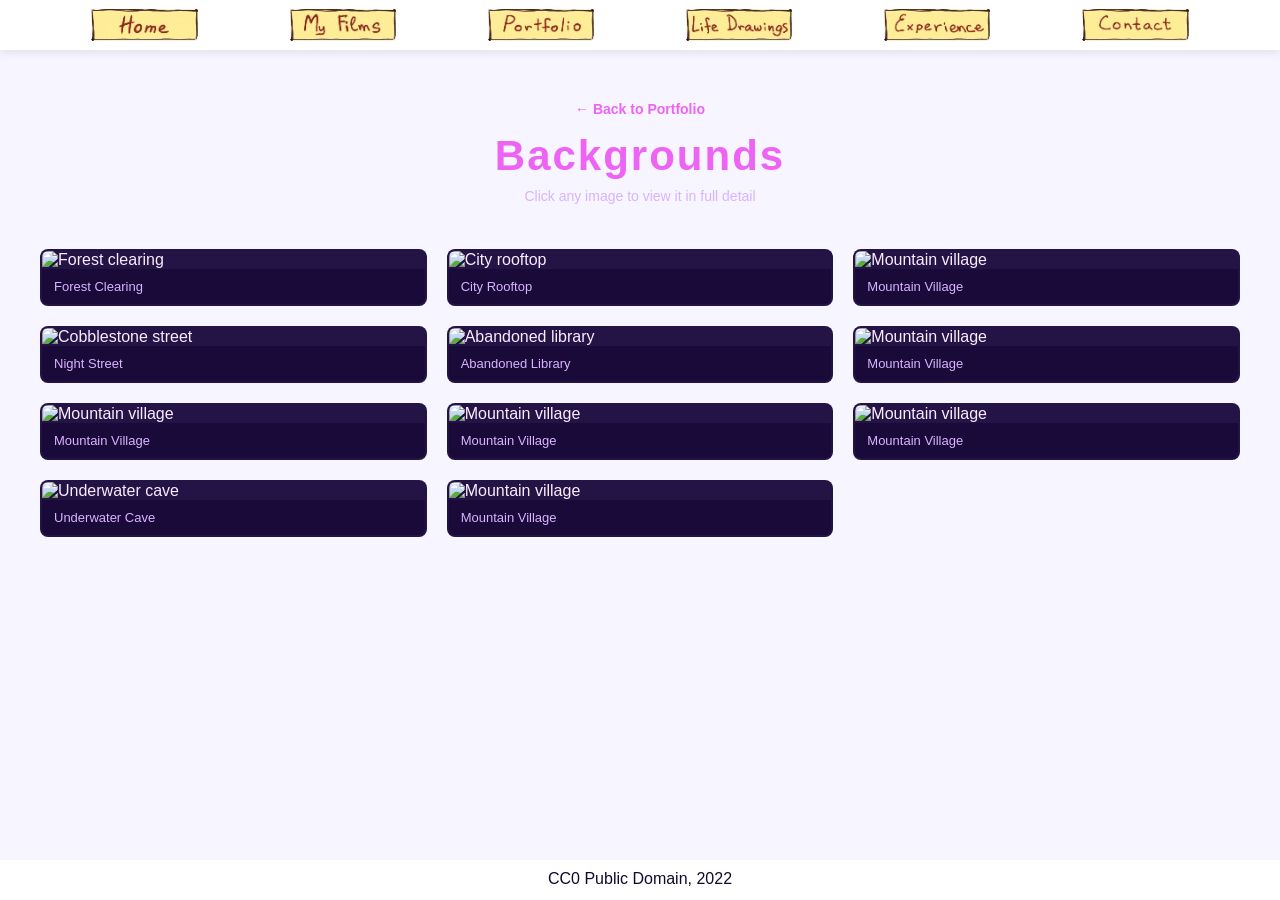
==== backgrounds.html @ 93ca9dd0 "Add files via upload" ====
<!DOCTYPE html>
<html lang="en">
<head>
    <meta charset="UTF-8">
    <meta name="viewport" content="width=device-width, initial-scale=1.0">
    <title>Backgrounds – Evgenia Shastina</title>
</head>
<body>
<div id="container">
    <!-- NAVBAR -->
    <div id="headerArea">
        <nav id="navbar">
            <button id="burger-btn" aria-label="Open menu">
                <span></span>
                <span></span>
                <span></span>
            </button>
            <ul id="nav-menu">
                <li><a href="index.html"><img src="images/home_button.PNG" alt="Home"></a></li>
                <li><a href="#"><img src="images/MyFilms_button.PNG" alt="My Films"></a></li>
                <li><a href="portfolio.html"><img src="images/Portfolio_button.PNG" alt="Portfolio"></a></li>
                <li><a href="#"><img src="images/LifeDrawings_button.PNG" alt="Life Drawings"></a></li>
                <li><a href="#"><img src="images/Experience_button.PNG" alt="Experience"></a></li>
                <li><a href="#"><img src="images/Contact_button.PNG" alt="Contact"></a></li>
            </ul>
            <div id="mobile-dropdown">
                <ul>
                    <li><a href="index.html"><img src="images/home_button.PNG" alt="Home"></a></li>
                    <li><a href="#"><img src="images/MyFilms_button.PNG" alt="My Films"></a></li>
                    <li><a href="portfolio.html"><img src="images/Portfolio_button.PNG" alt="Portfolio"></a></li>
                    <li><a href="#"><img src="images/LifeDrawings_button.PNG" alt="Life Drawings"></a></li>
                    <li><a href="#"><img src="images/Experience_button.PNG" alt="Experience"></a></li>
                    <li><a href="#"><img src="images/Contact_button.PNG" alt="Contact"></a></li>
                </ul>
            </div>
        </nav>
    </div>
    <!-- MAIN CONTENT -->
    <main>
        <!-- Page Title -->
        <div id="gallery-title">
            <a href="portfolio.html" id="back-link">← Back to Portfolio</a>
            <h1>Backgrounds</h1>
            <p>Click any image to view it in full detail</p>
        </div>
        <!-- 
            MASONRY GALLERY
            ================
            To add your images, copy one of the <div class="gallery-item"> blocks below
            and change:
              1. data-src  → path to your image file
              2. data-desc → the description text shown in the lightbox
              3. The <img src="..."> → same path as data-src
              4. The <p class="img-title"> → short title shown under the image
        -->
        <div id="masonry-gallery">
            <div class="gallery-item" 
                 data-src="images/backgrounds/bg1.jpg"
                 data-desc="A forest clearing at dawn. Created as a background painting for a short animated film. Medium: digital, Procreate.">
                <img src="images/bg/bed1.png" alt="Forest clearing">
                <p class="img-title">Forest Clearing</p>
            </div>
            <div class="gallery-item"
                 data-src="images/backgrounds/bg2.jpg"
                 data-desc="An old cobblestone street at night, lit by warm lanterns. Background concept for a mystery project.">
                <img src="images/bg/bed2.png" alt="Cobblestone street">
                <p class="img-title">Night Street</p>
            </div>
            <div class="gallery-item"
                 data-src="images/backgrounds/bg6.jpg"
                 data-desc="Snowy mountain village at twilight. Painted as a study in cool colour palettes.">
                <img src="images/bg/staircase.jpeg" alt="Mountain village">
                <p class="img-title">Mountain Village</p>
            </div>
            <div class="gallery-item"
                 data-src="images/backgrounds/bg3.jpg"
                 data-desc="Underwater cave environment. Inspired by bioluminescent deep sea creatures. Digital painting.">
                <img src="images/bg/house outside.png" alt="Underwater cave">
                <p class="img-title">Underwater Cave</p>
            </div>
            <div class="gallery-item"
                 data-src="images/backgrounds/bg4.jpg"
                 data-desc="Rooftop view of a fictional city at sunset. Created for a personal animation project.">
                <img src="images/bg/christmas table.png" alt="City rooftop">
                <p class="img-title">City Rooftop</p>
            </div>
            <div class="gallery-item"
                 data-src="images/backgrounds/bg5.jpg"
                 data-desc="An abandoned library interior. Focused on the use of light and shadow to create atmosphere.">
                <img src="images/bg/LivingRoom.jpg" alt="Abandoned library">
                <p class="img-title">Abandoned Library</p>
            </div>
            <div class="gallery-item"
                 data-src="images/backgrounds/bg6.jpg"
                 data-desc="Snowy mountain village at twilight. Painted as a study in cool colour palettes.">
                <img src="images/bg/kupala top view.PNG" alt="Mountain village">
                <p class="img-title">Mountain Village</p>
            </div>
            <div class="gallery-item"
                 data-src="images/backgrounds/bg6.jpg"
                 data-desc="Snowy mountain village at twilight. Painted as a study in cool colour palettes.">
                <img src="images/bg/kupala down view.PNG" alt="Mountain village">
                <p class="img-title">Mountain Village</p>
            </div>
            <div class="gallery-item"
                 data-src="images/backgrounds/bg6.jpg"
                 data-desc="Snowy mountain village at twilight. Painted as a study in cool colour palettes.">
                <img src="images/bg/OpenHouse.png" alt="Mountain village">
                <p class="img-title">Mountain Village</p>
            </div>
            <div class="gallery-item"
                 data-src="images/backgrounds/bg6.jpg"
                 data-desc="Snowy mountain village at twilight. Painted as a study in cool colour palettes.">
                <img src="images/bg/christmas corridor.png" alt="Mountain village">
                <p class="img-title">Mountain Village</p>
            </div>
            <div class="gallery-item"
                 data-src="images/backgrounds/bg6.jpg"
                 data-desc="Snowy mountain village at twilight. Painted as a study in cool colour palettes.">
                <img src="images/bg/forest.PNG" alt="Mountain village">
                <p class="img-title">Mountain Village</p>
            </div>
            
            
        </div><!-- end masonry-gallery -->
    </main>
    <footer id="footer">CC0 Public Domain, 2022</footer>
</div>
<!-- 
    LIGHTBOX MODAL
    ===============
    This appears when you click an image.
    You do not need to edit this part.
-->
<div id="lightbox" class="hidden">
    <div id="lightbox-box">
        <!-- Close button -->
        <button id="lightbox-close" aria-label="Close">✕</button>
        <!-- Left: full image -->
        <div id="lightbox-img-side">
            <img id="lightbox-img" src="" alt="">
        </div>
        <!-- Right: description panel -->
        <div id="lightbox-info-side">
            <h2 id="lightbox-title"></h2>
            <p id="lightbox-desc"></p>
        </div>
    </div>
    <!-- Dark backdrop, click it to close -->
    <div id="lightbox-backdrop"></div>
</div>
<!-- JAVASCRIPT -->
<script>
    /* ---- Burger menu ---- */
    const burgerBtn = document.getElementById('burger-btn');
    const mobileDropdown = document.getElementById('mobile-dropdown');
    burgerBtn.addEventListener('click', function() {
        burgerBtn.classList.toggle('open');
        mobileDropdown.classList.toggle('open');
    });
    mobileDropdown.querySelectorAll('a').forEach(function(link) {
        link.addEventListener('click', function() {
            burgerBtn.classList.remove('open');
            mobileDropdown.classList.remove('open');
        });
    });
    /* ---- Lightbox ---- */
    const lightbox       = document.getElementById('lightbox');
    const lightboxImg    = document.getElementById('lightbox-img');
    const lightboxTitle  = document.getElementById('lightbox-title');
    const lightboxDesc   = document.getElementById('lightbox-desc');
    const lightboxClose  = document.getElementById('lightbox-close');
    const lightboxBack   = document.getElementById('lightbox-backdrop');
    /* Open lightbox when a gallery item is clicked */
    document.querySelectorAll('.gallery-item').forEach(function(item) {
        item.addEventListener('click', function() {
            const src   = item.getAttribute('data-src');
            const desc  = item.getAttribute('data-desc');
            const title = item.querySelector('.img-title').textContent;
            lightboxImg.src      = src;
            lightboxTitle.textContent = title;
            lightboxDesc.textContent  = desc;
            lightbox.classList.remove('hidden');
            document.body.style.overflow = 'hidden'; /* Prevent page scroll while open */
        });
    });
    /* Close lightbox */
    function closeLightbox() {
        lightbox.classList.add('hidden');
        lightboxImg.src = '';
        document.body.style.overflow = '';
    }
    lightboxClose.addEventListener('click', closeLightbox);
    lightboxBack.addEventListener('click', closeLightbox);
    /* Close with Escape key */
    document.addEventListener('keydown', function(e) {
        if (e.key === 'Escape') closeLightbox();
    });
</script>
<!-- CSS -->
<style>
    :root {
        --body-bg-image: url('https://sadhost.neocities.org/images/tiles/purplesky.gif');
    }
    @font-face {
        font-family: Nunito;
        src: url('https://sadhost.neocities.org/fonts/Nunito-Regular.ttf');
    }
    @font-face {
        font-family: Nunito;
        src: url('https://sadhost.neocities.org/fonts/Nunito-Bold.ttf');
        font-weight: bold;
    }
    @font-face {
        font-family: Nunito;
        src: url('https://sadhost.neocities.org/fonts/Nunito-Italic.ttf');
        font-style: italic;
    }
    @font-face {
        font-family: Nunito;
        src: url('https://sadhost.neocities.org/fonts/Nunito-BoldItalic.ttf');
        font-style: italic;
        font-weight: bold;
    }
    * {
        box-sizing: border-box;
        margin: 0;
        padding: 0;
    }
    body {
        font-family: 'Nunito', sans-serif;
        background-color: #f7f5ff;
        background-image: var(--body-bg-image);
        background-size: 65px;
        color: #fceaff;
        min-height: 100vh;
    }
    #container {
        width: 100%;
        display: flex;
        flex-direction: column;
        min-height: 100vh;
    }
    /* ===================== */
    /* NAVBAR                */
    /* ===================== */
    #headerArea {
        position: sticky;
        top: 0;
        z-index: 1000;
    }
    #navbar {
        height: 50px;
        background-color: #ffffff;
        width: 100%;
        display: flex;
        align-items: center;
        justify-content: center;
        position: relative;
        box-shadow: 0 2px 10px rgba(0,0,0,0.1);
    }
    #burger-btn { display: none; }
    #mobile-dropdown { display: none; }
    #nav-menu {
        display: flex;
        list-style: none;
        justify-content: space-evenly;
        align-items: center;
        width: 100%;
        height: 100%;
        padding: 0;
        margin: 0;
    }
    #nav-menu li a img {
        display: block;
        max-height: 32px;
        border: none;
        transition: transform 0.2s ease;
    }
    #nav-menu li a img:hover {
        transform: scale(1.08);
    }
    /* ===================== */
    /* MAIN / TITLE          */
    /* ===================== */
    main {
        flex: 1;
        padding: 50px 40px;
        display: flex;
        flex-direction: column;
        align-items: center;
    }
    #gallery-title {
        text-align: center;
        margin-bottom: 45px;
        width: 100%;
    }
    #back-link {
        display: inline-block;
        margin-bottom: 15px;
        color: #ED64F5;
        font-weight: bold;
        text-decoration: none;
        font-size: 14px;
        transition: opacity 0.2s;
    }
    #back-link:hover {
        opacity: 0.7;
    }
    #gallery-title h1 {
        font-size: 42px;
        color: #ED64F5;
        letter-spacing: 2px;
        margin-bottom: 8px;
    }
    #gallery-title p {
        font-size: 14px;
        color: #d8b4fe;
    }
    /* ===================== */
    /* MASONRY GALLERY       */
    /* ===================== */
    #masonry-gallery {
        /* CSS columns create the masonry effect automatically.
           Each image drops into the shortest column, 
           preserving its original proportions. */
        column-count: 3;       /* 3 columns on desktop */
        column-gap: 20px;
        width: 100%;
        max-width: 1300px;
    }
    /* Each gallery item */
    .gallery-item {
        break-inside: avoid;   /* Prevents an image from being split across columns */
        margin-bottom: 20px;
        cursor: pointer;
        position: relative;
        border-radius: 8px;
        overflow: hidden;
        border: 2px solid transparent;
        transition: border-color 0.3s ease, transform 0.3s ease;
        background-color: #241445;
    }
    .gallery-item:hover {
        border-color: #ED64F5;
        transform: translateY(-4px); /* Lifts the card slightly on hover */
        box-shadow: 0 10px 30px rgba(237, 100, 245, 0.3);
    }
    /* The image itself - keeps its original dimensions */
    .gallery-item img {
        width: 100%;         /* Fills the column width */
        height: auto;        /* Height adjusts automatically, keeping original ratio */
        display: block;
        transition: opacity 0.3s ease;
    }
    .gallery-item:hover img {
        opacity: 0.85;
    }
    /* Title shown below each image */
    .img-title {
        padding: 10px 12px;
        font-size: 13px;
        color: #d8b4fe;
        text-align: left;
        background-color: #1a0a3a;
    }
    /* ===================== */
    /* LIGHTBOX              */
    /* ===================== */
    /* Dark background overlay */
    #lightbox {
        position: fixed;
        top: 0; left: 0;
        width: 100vw;
        height: 100vh;
        z-index: 9999;
        display: flex;
        align-items: center;
        justify-content: center;
    }
    /* Hidden state */
    #lightbox.hidden {
        display: none;
    }
    /* Clickable dark backdrop */
    #lightbox-backdrop {
        position: absolute;
        top: 0; left: 0;
        width: 100%; height: 100%;
        background-color: rgba(8, 3, 26, 0.88);
    }
    /* The main lightbox box (70% of screen) */
    #lightbox-box {
        position: relative;
        z-index: 1;
        width: 70vw;         /* 70% of screen width */
        max-height: 85vh;    /* Max 85% of screen height */
        background-color: #13092D;
        border: 2px solid #ED64F5;
        border-radius: 12px;
        box-shadow: 0 20px 60px rgba(237, 100, 245, 0.4);
        display: flex;       /* Side-by-side: image left, description right */
        overflow: hidden;
    }
    /* Close button */
    #lightbox-close {
        position: absolute;
        top: 12px;
        right: 15px;
        background: none;
        border: none;
        color: #ED64F5;
        font-size: 22px;
        cursor: pointer;
        z-index: 10;
        transition: transform 0.2s ease;
        line-height: 1;
    }
    #lightbox-close:hover {
        transform: scale(1.2);
    }
    /* LEFT SIDE: image */
    #lightbox-img-side {
        flex: 1;                 /* Takes up most of the space */
        display: flex;
        align-items: center;
        justify-content: center;
        overflow: hidden;
        background-color: #08031A;
        min-width: 0;
    }
    #lightbox-img {
        max-width: 100%;
        max-height: 85vh;
        object-fit: contain;     /* Shows image in full, no cropping */
        display: block;
    }
    /* RIGHT SIDE: description panel */
    #lightbox-info-side {
        width: 240px;            /* Fixed width description column */
        min-width: 240px;
        padding: 50px 22px 25px;
        display: flex;
        flex-direction: column;
        gap: 15px;
        overflow-y: auto;        /* Scrollable if description is very long */
        border-left: 1px solid rgba(237, 100, 245, 0.3);
    }
    #lightbox-title {
        color: #ED64F5;
        font-size: 20px;
        line-height: 1.3;
    }
    #lightbox-desc {
        color: #d8b4fe;
        font-size: 14px;
        line-height: 1.7;
    }
    /* ===================== */
    /* FOOTER                */
    /* ===================== */
    footer {
        background-color: #ffffff;
        width: 100%;
        height: 40px;
        padding: 10px;
        text-align: center;
        color: #13092D;
        margin-top: auto;
    }
    /* ============================================= */
    /* MOBILE ONLY                                   */
    /* ============================================= */
    @media only screen and (max-width: 800px) {
        #navbar {
            justify-content: flex-end;
            padding: 0 15px;
        }
        #nav-menu { display: none; }
        #burger-btn {
            display: flex;
            flex-direction: column;
            justify-content: space-between;
            width: 28px;
            height: 20px;
            background: none;
            border: none;
            cursor: pointer;
            padding: 0;
            z-index: 1100;
        }
        #burger-btn span {
            display: block;
            width: 100%;
            height: 3px;
            background-color: #ED64F5;
            border-radius: 3px;
            transition: transform 0.3s ease, opacity 0.3s ease;
        }
        #burger-btn.open span:nth-child(1) { transform: translateY(8.5px) rotate(45deg); }
        #burger-btn.open span:nth-child(2) { opacity: 0; }
        #burger-btn.open span:nth-child(3) { transform: translateY(-8.5px) rotate(-45deg); }
        #mobile-dropdown {
            display: block;
            position: absolute;
            top: 50px; right: 0;
            width: 220px;
            background-color: rgba(19, 9, 45, 0.97);
            border-left: 2px solid #ED64F5;
            border-bottom: 2px solid #ED64F5;
            border-radius: 0 0 0 10px;
            z-index: 1050;
            max-height: 0;
            overflow: hidden;
            transition: max-height 0.35s ease, padding 0.35s ease;
        }
        #mobile-dropdown.open {
            max-height: 500px;
            padding: 10px 0;
        }
        #mobile-dropdown ul {
            list-style: none;
            margin: 0; padding: 0;
            display: flex;
            flex-direction: column;
            align-items: center;
            gap: 15px;
        }
        #mobile-dropdown li { width: 80%; display: flex; justify-content: center; }
        #mobile-dropdown li a img { max-width: 100%; max-height: 30px; height: auto; margin: 0 auto; }
        /* 1 column on phones (images stack in a single list) */
        #masonry-gallery {
            column-count: 1;
        }
        main {
            padding: 25px 12px;
        }
        #gallery-title h1 {
            font-size: 28px;
        }
        /* Lightbox stacks vertically on phones */
        #lightbox-box {
            width: 95vw;
            flex-direction: column;
            max-height: 92vh;
        }
        #lightbox-img-side {
            max-height: 55vh;
        }
        #lightbox-info-side {
            width: 100%;
            min-width: unset;
            border-left: none;
            border-top: 1px solid rgba(237, 100, 245, 0.3);
            padding: 15px;
        }
    }
</style>
</body>
</html>
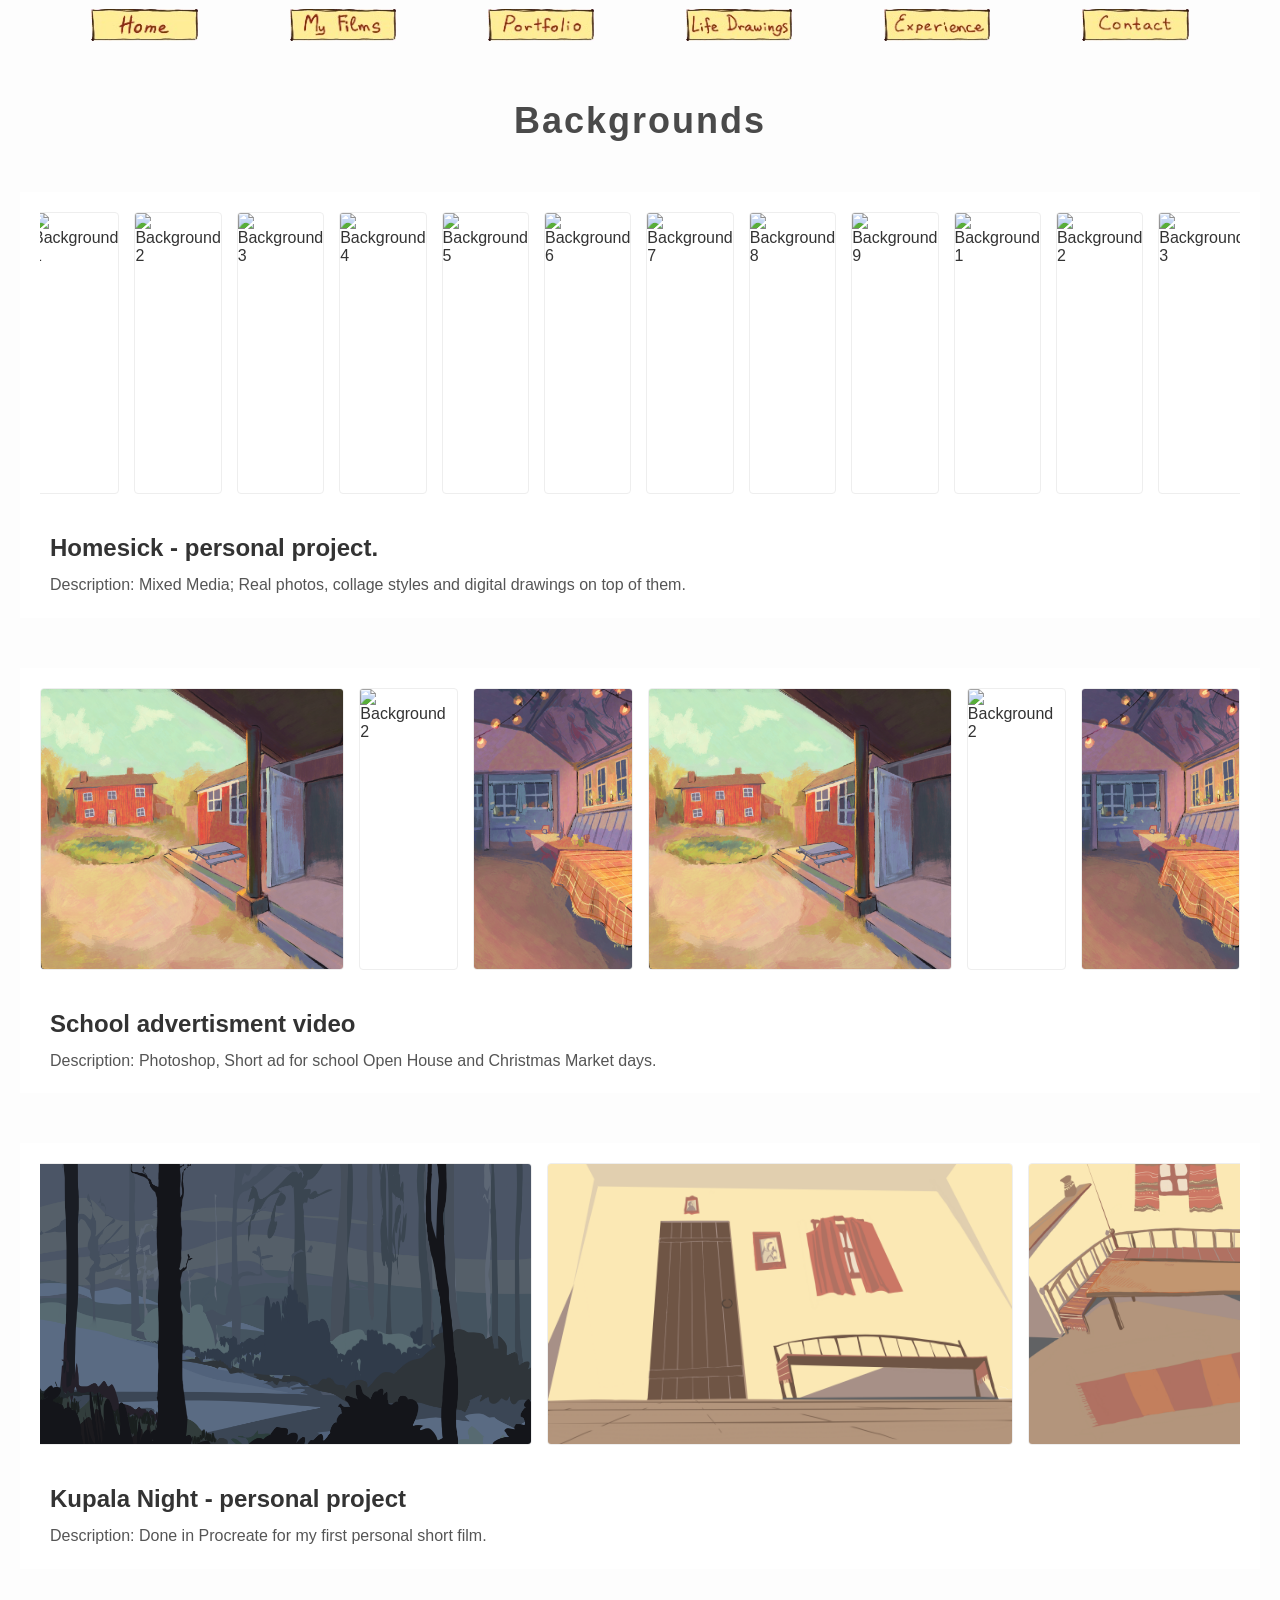
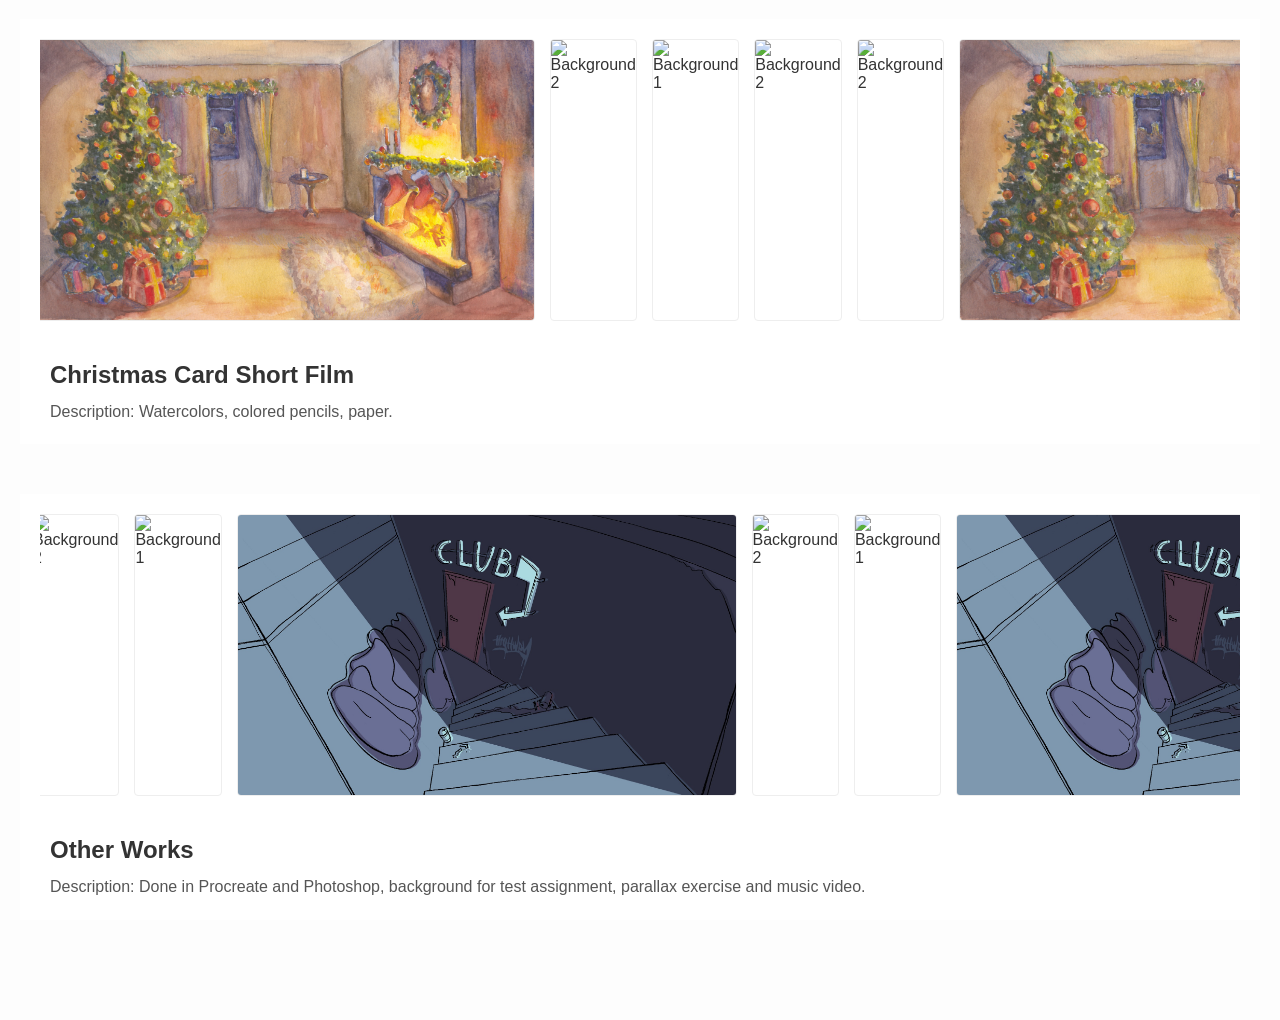
==== commit 90bd5ea8: "Add files via upload" ====
--- a/backgrounds.html
+++ b/backgrounds.html
@@ -4,154 +4,436 @@
     <meta charset="UTF-8">
     <meta name="viewport" content="width=device-width, initial-scale=1.0">
     <title>Backgrounds – Evgenia Shastina</title>
+
+    <style>
+        /* ======================== */
+        /* GENERAL STYLES           */
+        /* ======================== */
+        body {
+            font-family: Arial, sans-serif;
+            margin: 0;
+            background: #fdfdfd; /* Very clean, minimal off-white */
+            color: #333;
+        }
+
+        #container {
+            width: 100%;
+            display: flex;
+            flex-direction: column;
+            min-height: 100vh;
+        }
+
+        /* ======================== */
+        /* NAVBAR                   */
+        /* ======================== */
+        #headerArea {
+            position: sticky;
+            top: 0;
+            z-index: 1000;
+        }
+        
+        #navbar {
+            height: 50px;
+            background-color: #fdfdfd;
+            width: 100%;
+            display: flex;
+            align-items: center;
+            justify-content: center;
+            position: relative; 
+        }
+
+        #burger-btn { display: none; }
+        #mobile-dropdown { display: none; }
+
+        #nav-menu {
+            display: flex;
+            padding: 0;
+            margin: 0;
+            list-style-type: none;
+            justify-content: space-evenly;
+            align-items: center;
+            width: 100%;
+            height: 100%;
+        }
+
+        #nav-menu li a { text-decoration: none; }
+        #nav-menu li a img {
+            display: block;
+            border: none;
+            max-height: 32px;
+            transition: transform 0.2s ease;
+        }
+        #nav-menu li a img:hover { transform: scale(1.08); }
+
+        /* ======================== */
+        /* PAGE LAYOUT              */
+        /* ======================== */
+        main {
+            flex: 1;
+            padding: 50px 20px;
+            max-width: 1400px;
+            margin: 0 auto;
+            width: 100%;
+            box-sizing: border-box;
+        }
+
+        .page-title {
+            text-align: center;
+            font-size: 36px;
+            margin-top: 0;
+            margin-bottom: 50px;
+            letter-spacing: 2px;
+            color: #4a4a4a;
+        }
+
+        /* ======================== */
+        /* PROJECT CARD             */
+        /* ======================== */
+        .project-card {
+            background: #ffffff;
+            padding: 20px;
+            margin-bottom: 50px;
+            max-width: 100%;
+
+        }
+
+        /* --- Horizontal Gallery --- */
+        .project-gallery {
+            position: relative;
+            max-width: 100%;
+            display: flex;
+            gap: 15px;
+            overflow-x: auto;
+            padding-bottom: 15px; /* Space so images don't clip at the bottom */
+            
+            /* Hide scrollbar for a cleaner look, but keep scrolling functional */
+            
+        }
+        
+
+        .gallery-img {
+            height: 280px; /* Forces all images to be the exact same height */
+            width: auto;   /* Allows width to scale naturally (no cropping) */
+            border-radius: 4px;
+            border: 1px solid #eee;
+            cursor: pointer;
+            transition: transform 0.2s ease, box-shadow 0.2s ease;
+        }
+
+        .gallery-img:hover {
+            transform: scale(1.02);
+            box-shadow: 0 4px 12px rgba(0,0,0,0.15);
+        }
+         /* Custom scrollbar for the gallery */
+        .project-gallery::-webkit-scrollbar { height: 10px; }
+        .project-gallery::-webkit-scrollbar-track { background: #e8e1e1; border-radius: 10px; }
+        .project-gallery::-webkit-scrollbar-thumb { background: #b2abff8f; border-radius: 10px; }
+
+        /* --- Text Section --- */
+        .project-info {
+            margin-top: 25px;
+            padding: 0 10px;
+        }
+
+        .project-title {
+            font-size: 24px;
+            margin: 0 0 10px 0;
+            color: #333;
+        }
+
+        .project-description {
+            font-size: 16px;
+            color: #555;
+            line-height: 1.6;
+            margin: 0;
+            max-width: 900px; /* Keeps line length comfortable to read */
+        }
+
+        /* ======================== */
+        /* LIGHTBOX / POPUP         */
+        /* ======================== */
+        #lightbox {
+            position: fixed;
+            top: 0; left: 0; width: 100vw; height: 100vh;
+            z-index: 9999;
+            display: flex;
+            align-items: center;
+            justify-content: center;
+        }
+        #lightbox.hidden {
+            display: none;
+        }
+
+        #lightbox-backdrop {
+            position: absolute;
+            top: 0; left: 0; width: 100%; height: 100%;
+            background: rgba(0,0,0,0.85); /* Dark semi-transparent background */
+            cursor: pointer;
+        }
+
+        #lightbox-content {
+            position: relative;
+            z-index: 2;
+            display: flex;
+            align-items: center;
+            justify-content: center;
+            width: 100%;
+            height: 100%;
+            pointer-events: none; /* Lets clicks pass through to backdrop if clicking outside image */
+        }
+
+        #lightbox-img {
+            max-width: 90vw;
+            max-height: 90vh;
+            object-fit: contain; /* Shows entire image maintaining aspect ratio */
+            border-radius: 4px;
+            box-shadow: 0 10px 40px rgba(0,0,0,0.5);
+            pointer-events: auto; /* Re-enables clicking on the image itself */
+        }
+
+        .nav-arrow {
+            position: absolute;
+            top: 50%;
+            transform: translateY(-50%);
+            background: rgba(255,255,255,0.15);
+            color: white;
+            border: none;
+            font-size: 30px;
+            padding: 15px 25px;
+            cursor: pointer;
+            z-index: 3;
+            border-radius: 8px;
+            transition: background 0.2s ease;
+        }
+        .nav-arrow:hover { background: rgba(255,255,255,0.4); }
+        
+        #lightbox-prev { left: 20px; }
+        #lightbox-next { right: 20px; }
+        
+        #lightbox-close {
+            position: absolute;
+            top: 20px; right: 25px;
+            background: transparent;
+            color: white;
+            border: none;
+            font-size: 35px;
+            cursor: pointer;
+            z-index: 3;
+            transition: transform 0.2s ease;
+        }
+        #lightbox-close:hover { transform: scale(1.2); }
+
+
+        /* ============================================= */
+        /* MOBILE ONLY STYLES                            */
+        /* ============================================= */
+        @media only screen and (max-width: 800px) {
+            main { padding: 30px 15px; }
+            .page-title { font-size: 28px; margin-bottom: 30px; }
+            
+            .project-card { padding: 15px; border-width: 2px; }
+            
+            /* Images are a bit shorter on phones so they fit better */
+            .gallery-img { height: 220px; }
+            
+            .project-title { font-size: 20px; }
+            .project-description { font-size: 15px; }
+
+            /* Lightbox adjustments for smaller screens */
+            .nav-arrow { padding: 10px 15px; font-size: 24px; }
+            #lightbox-prev { left: 10px; }
+            #lightbox-next { right: 10px; }
+            #lightbox-img { max-width: 100vw; max-height: 80vh; border-radius: 0;}
+            #lightbox-close { top: 10px; right: 15px; }
+
+            /* Navbar mobile layout */
+            #navbar { justify-content: flex-end; padding: 0 15px; }
+            #nav-menu { display: none; }
+            #burger-btn {
+                display: flex; flex-direction: column; justify-content: space-between;
+                width: 28px; height: 20px; background: none; border: none;
+                cursor: pointer; padding: 0; margin-right: 25px; z-index: 1100;
+            }
+            #burger-btn span {
+                display: block; width: 100%; height: 3px; background-color: #ff9956;
+                border-radius: 3px; transition: transform 0.3s ease, opacity 0.3s ease;
+            }
+            #burger-btn.open span:nth-child(1) { transform: translateY(8.5px) rotate(45deg); }
+            #burger-btn.open span:nth-child(2) { opacity: 0; }
+            #burger-btn.open span:nth-child(3) { transform: translateY(-8.5px) rotate(-45deg); }
+
+            /* Mobile Dropdown Menu */
+            #mobile-dropdown {
+                display: block; position: absolute; top: 50px; right: 0; width: 220px;
+                background-color: rgba(253, 253, 253, 0.98); border-left: 2px solid #e0e0e0;
+                border-bottom: 2px solid #e0e0e0; border-radius: 0 0 0 10px; z-index: 1050;
+                max-height: 0; overflow: hidden; transition: max-height 0.35s ease, padding 0.35s ease;
+                box-shadow: -4px 4px 15px rgba(0,0,0,0.1);
+            }
+            #mobile-dropdown.open { max-height: 500px; padding: 15px 0; }
+            #mobile-dropdown ul {
+                list-style: none; margin: 0; padding: 0; display: flex;
+                flex-direction: column; align-items: center; gap: 15px;
+            }
+            #mobile-dropdown li { width: 80%; display: flex; justify-content: center; }
+            #mobile-dropdown li a img { max-width: 100%; max-height: 30px; height: auto; margin: 0 auto; }
+        }
+    </style>
 </head>
 <body>
 <div id="container">
+    
     <!-- NAVBAR -->
     <div id="headerArea">
         <nav id="navbar">
             <button id="burger-btn" aria-label="Open menu">
-                <span></span>
-                <span></span>
-                <span></span>
+                <span></span><span></span><span></span>
             </button>
             <ul id="nav-menu">
-                <li><a href="index.html"><img src="images/home_button.PNG" alt="Home"></a></li>
-                <li><a href="#"><img src="images/MyFilms_button.PNG" alt="My Films"></a></li>
-                <li><a href="portfolio.html"><img src="images/Portfolio_button.PNG" alt="Portfolio"></a></li>
-                <li><a href="#"><img src="images/LifeDrawings_button.PNG" alt="Life Drawings"></a></li>
-                <li><a href="#"><img src="images/Experience_button.PNG" alt="Experience"></a></li>
-                <li><a href="#"><img src="images/Contact_button.PNG" alt="Contact"></a></li>
+                <li><a href="index.html"><img src="images/home_button.PNG" onmouseover="this.src='images/Home.GIF'" onmouseout="this.src='images/home_button.PNG'" alt="Home"></a></li>
+                <li><a href="myFilms.html"><img src="images/MyFilms_button.PNG" onmouseover="this.src='images/MyFilms.GIF'" onmouseout="this.src='images/MyFilms_button.PNG'" alt="My Films"></a></li>
+                <li><a href="portfolio.html"><img src="images/Portfolio_button.PNG" onmouseover="this.src='images/Portfolio.GIF'" onmouseout="this.src='images/Portfolio_button.PNG'" alt="Portfolio"></a></li>
+                <li><a href="lifeDrawings.html"><img src="images/LifeDrawings_button.PNG" onmouseover="this.src='images/LifeDrawings.GIF'" onmouseout="this.src='images/LifeDrawings_button.PNG'" alt="Life Drawings"></a></li>
+                <li><a href="experience.html"><img src="images/Experience_button.PNG" onmouseover="this.src='images/Experience.GIF'" onmouseout="this.src='images/Experience_button.PNG'" alt="Experience"></a></li>
+                <li><a href="contact.html"><img src="images/Contact_button.PNG" onmouseover="this.src='images/Contact.GIF'" onmouseout="this.src='images/Contact_button.PNG'" alt="Contact"></a></li>
             </ul>
             <div id="mobile-dropdown">
                 <ul>
                     <li><a href="index.html"><img src="images/home_button.PNG" alt="Home"></a></li>
-                    <li><a href="#"><img src="images/MyFilms_button.PNG" alt="My Films"></a></li>
+                    <li><a href="myFilms.html"><img src="images/MyFilms_button.PNG" alt="My Films"></a></li>
                     <li><a href="portfolio.html"><img src="images/Portfolio_button.PNG" alt="Portfolio"></a></li>
-                    <li><a href="#"><img src="images/LifeDrawings_button.PNG" alt="Life Drawings"></a></li>
-                    <li><a href="#"><img src="images/Experience_button.PNG" alt="Experience"></a></li>
-                    <li><a href="#"><img src="images/Contact_button.PNG" alt="Contact"></a></li>
+                    <li><a href="lifeDrawings.html"><img src="images/LifeDrawings_button.PNG" alt="Life Drawings"></a></li>
+                    <li><a href="experience.html"><img src="images/Experience_button.PNG" alt="Experience"></a></li>
+                    <li><a href="contact.html"><img src="images/Contact_button.PNG" alt="Contact"></a></li>
                 </ul>
             </div>
         </nav>
     </div>
+
     <!-- MAIN CONTENT -->
     <main>
-        <!-- Page Title -->
-        <div id="gallery-title">
-            <a href="portfolio.html" id="back-link">← Back to Portfolio</a>
-            <h1>Backgrounds</h1>
-            <p>Click any image to view it in full detail</p>
-        </div>
-        <!-- 
-            MASONRY GALLERY
-            ================
-            To add your images, copy one of the <div class="gallery-item"> blocks below
-            and change:
-              1. data-src  → path to your image file
-              2. data-desc → the description text shown in the lightbox
-              3. The <img src="..."> → same path as data-src
-              4. The <p class="img-title"> → short title shown under the image
-        -->
-        <div id="masonry-gallery">
-            <div class="gallery-item" 
-                 data-src="images/backgrounds/bg1.jpg"
-                 data-desc="A forest clearing at dawn. Created as a background painting for a short animated film. Medium: digital, Procreate.">
-                <img src="images/bg/bed1.png" alt="Forest clearing">
-                <p class="img-title">Forest Clearing</p>
-            </div>
-            <div class="gallery-item"
-                 data-src="images/backgrounds/bg2.jpg"
-                 data-desc="An old cobblestone street at night, lit by warm lanterns. Background concept for a mystery project.">
-                <img src="images/bg/bed2.png" alt="Cobblestone street">
-                <p class="img-title">Night Street</p>
-            </div>
-            <div class="gallery-item"
-                 data-src="images/backgrounds/bg6.jpg"
-                 data-desc="Snowy mountain village at twilight. Painted as a study in cool colour palettes.">
-                <img src="images/bg/staircase.jpeg" alt="Mountain village">
-                <p class="img-title">Mountain Village</p>
-            </div>
-            <div class="gallery-item"
-                 data-src="images/backgrounds/bg3.jpg"
-                 data-desc="Underwater cave environment. Inspired by bioluminescent deep sea creatures. Digital painting.">
-                <img src="images/bg/house outside.png" alt="Underwater cave">
-                <p class="img-title">Underwater Cave</p>
-            </div>
-            <div class="gallery-item"
-                 data-src="images/backgrounds/bg4.jpg"
-                 data-desc="Rooftop view of a fictional city at sunset. Created for a personal animation project.">
-                <img src="images/bg/christmas table.png" alt="City rooftop">
-                <p class="img-title">City Rooftop</p>
-            </div>
-            <div class="gallery-item"
-                 data-src="images/backgrounds/bg5.jpg"
-                 data-desc="An abandoned library interior. Focused on the use of light and shadow to create atmosphere.">
-                <img src="images/bg/LivingRoom.jpg" alt="Abandoned library">
-                <p class="img-title">Abandoned Library</p>
-            </div>
-            <div class="gallery-item"
-                 data-src="images/backgrounds/bg6.jpg"
-                 data-desc="Snowy mountain village at twilight. Painted as a study in cool colour palettes.">
-                <img src="images/bg/kupala top view.PNG" alt="Mountain village">
-                <p class="img-title">Mountain Village</p>
-            </div>
-            <div class="gallery-item"
-                 data-src="images/backgrounds/bg6.jpg"
-                 data-desc="Snowy mountain village at twilight. Painted as a study in cool colour palettes.">
-                <img src="images/bg/kupala down view.PNG" alt="Mountain village">
-                <p class="img-title">Mountain Village</p>
-            </div>
-            <div class="gallery-item"
-                 data-src="images/backgrounds/bg6.jpg"
-                 data-desc="Snowy mountain village at twilight. Painted as a study in cool colour palettes.">
-                <img src="images/bg/OpenHouse.png" alt="Mountain village">
-                <p class="img-title">Mountain Village</p>
-            </div>
-            <div class="gallery-item"
-                 data-src="images/backgrounds/bg6.jpg"
-                 data-desc="Snowy mountain village at twilight. Painted as a study in cool colour palettes.">
-                <img src="images/bg/christmas corridor.png" alt="Mountain village">
-                <p class="img-title">Mountain Village</p>
-            </div>
-            <div class="gallery-item"
-                 data-src="images/backgrounds/bg6.jpg"
-                 data-desc="Snowy mountain village at twilight. Painted as a study in cool colour palettes.">
-                <img src="images/bg/forest.PNG" alt="Mountain village">
-                <p class="img-title">Mountain Village</p>
-            </div>
-            
-            
-        </div><!-- end masonry-gallery -->
+        <h1 class="page-title">Backgrounds</h1>
+
+        <!-- ========================================== -->
+        <!-- PROJECT CARD 1                             -->
+        <!-- To add more projects, just copy this whole -->
+        <!-- <article> block and paste it below.        -->
+        <!-- ========================================== -->
+        <article class="project-card">
+            
+            <!-- Gallery Row -->
+            <div class="project-gallery">
+                <img src="images/bg/HS 01.png" alt="Background 1" class="gallery-img">
+                <img src="images/bg/HS 02.png" alt="Background 2" class="gallery-img">
+                <img src="images/bg/HS 03.png" alt="Background 3" class="gallery-img">
+                <img src="images/bg/HS 04.png" alt="Background 4" class="gallery-img">
+                <img src="images/bg/HS 05.png" alt="Background 5" class="gallery-img">
+                <img src="images/bg/HS 06.png" alt="Background 6" class="gallery-img">
+                <img src="images/bg/HS 07.png" alt="Background 7" class="gallery-img">
+                <img src="images/bg/HS 08.png" alt="Background 8" class="gallery-img">
+                <img src="images/bg/HS 09.png" alt="Background 9" class="gallery-img">
+            </div>
+
+            <!-- Text Row -->
+            <div class="project-info">
+                <h2 class="project-title">Homesick - personal project.</h2>
+                <p class="project-description">
+                    Description: Mixed Media; Real photos, collage styles and digital drawings on top of them.
+                </p>
+            </div>
+            
+        </article>
+        <!-- End of Project Card 1 -->
+<article class="project-card">
+            
+            <!-- Gallery Row -->
+            <div class="project-gallery">
+                <img src="images/bg/OpenHouse.png" alt="Background 1" class="gallery-img">
+                <img src="images/bg/christmas corridor.png" alt="Background 2" class="gallery-img">
+                <img src="images/bg/christmas table.png" alt="Background 3" class="gallery-img">
+            </div>
+
+            <!-- Text Row -->
+            <div class="project-info">
+                <h2 class="project-title"> School advertisment video</h2>
+                <p class="project-description">
+                    Description: Photoshop, Short ad for school Open House and Christmas Market days.
+                </p>
+            </div>
+            
+        </article>
+        <!-- PROJECT CARD 2 (Example of how to duplicate) -->
+        <article class="project-card">
+            <div class="project-gallery">
+                <img src="images/bg/forest.PNG" alt="Background 1" class="gallery-img">
+                <img src="images/bg/kupala down view.PNG" alt="Background 2" class="gallery-img">
+                <img src="images/bg/kupala top view.PNG" alt="Background 1" class="gallery-img">
+                <img src="images/bg/Untitled_Artwork (29).png" alt="Background 2" class="gallery-img">
+            </div>
+            <div class="project-info">
+                <h2 class="project-title">Kupala Night - personal project</h2>
+                <p class="project-description">
+                    Description: Done in Procreate for my first personal short film.
+                </p>
+            </div>
+        </article>
+        
+        <article class="project-card">
+            <div class="project-gallery">
+                <img src="images/bg/LivingRoom.jpg" alt="Background 1" class="gallery-img">
+                <img src="images/bg/very sad liv room.png" alt="Background 2" class="gallery-img">
+                <img src="images/bg/house outside.png" alt="Background 1" class="gallery-img">
+                <img src="images/bg/bed1.png" alt="Background 2" class="gallery-img">
+                <img src="images/bg/bed2.png" alt="Background 2" class="gallery-img">
+            </div>
+            <div class="project-info">
+                <h2 class="project-title">Christmas Card Short Film</h2>
+                <p class="project-description">
+                    Description: Watercolors, colored pencils, paper.
+                </p>
+            </div>
+        </article>
+
+        <article class="project-card">
+            <div class="project-gallery">
+                <img src="images/bg/Test assignment .PNG" alt="Background 2" class="gallery-img">
+                <img src="images/bg/parallax.png" alt="Background 1" class="gallery-img">
+                <img src="images/bg/staircase.jpeg" alt="Background 2" class="gallery-img">
+                
+            </div>
+            <div class="project-info">
+                <h2 class="project-title">Other Works</h2>
+                <p class="project-description">
+                    Description: Done in Procreate and Photoshop, background for test assignment, parallax exercise and music video.
+                </p>
+            </div>
+        </article>
+
     </main>
-    <footer id="footer">CC0 Public Domain, 2022</footer>
+
+</div> <!-- End of Container -->
+
+<!-- ========================================== -->
+<!-- LIGHTBOX (Hidden by default)               -->
+<!-- ========================================== -->
+<div id="lightbox" class="hidden">
+    <div id="lightbox-backdrop"></div>
+    <button id="lightbox-close" aria-label="Close">✕</button>
+    <button id="lightbox-prev" class="nav-arrow">❮</button>
+    
+    <div id="lightbox-content">
+        <img id="lightbox-img" src="" alt="Fullscreen view">
+    </div>
+    
+    <button id="lightbox-next" class="nav-arrow">❯</button>
 </div>
-<!-- 
-    LIGHTBOX MODAL
-    ===============
-    This appears when you click an image.
-    You do not need to edit this part.
--->
-<div id="lightbox" class="hidden">
-    <div id="lightbox-box">
-        <!-- Close button -->
-        <button id="lightbox-close" aria-label="Close">✕</button>
-        <!-- Left: full image -->
-        <div id="lightbox-img-side">
-            <img id="lightbox-img" src="" alt="">
-        </div>
-        <!-- Right: description panel -->
-        <div id="lightbox-info-side">
-            <h2 id="lightbox-title"></h2>
-            <p id="lightbox-desc"></p>
-        </div>
-    </div>
-    <!-- Dark backdrop, click it to close -->
-    <div id="lightbox-backdrop"></div>
-</div>
-<!-- JAVASCRIPT -->
+
+
+<!-- ========================================== -->
+<!-- JAVASCRIPT                                 -->
+<!-- ========================================== -->
 <script>
-    /* ---- Burger menu ---- */
+    // 1. Navbar Burger Menu Logic
     const burgerBtn = document.getElementById('burger-btn');
     const mobileDropdown = document.getElementById('mobile-dropdown');
     burgerBtn.addEventListener('click', function() {
@@ -164,397 +446,127 @@
             mobileDropdown.classList.remove('open');
         });
     });
-    /* ---- Lightbox ---- */
-    const lightbox       = document.getElementById('lightbox');
-    const lightboxImg    = document.getElementById('lightbox-img');
-    const lightboxTitle  = document.getElementById('lightbox-title');
-    const lightboxDesc   = document.getElementById('lightbox-desc');
-    const lightboxClose  = document.getElementById('lightbox-close');
-    const lightboxBack   = document.getElementById('lightbox-backdrop');
-    /* Open lightbox when a gallery item is clicked */
-    document.querySelectorAll('.gallery-item').forEach(function(item) {
-        item.addEventListener('click', function() {
-            const src   = item.getAttribute('data-src');
-            const desc  = item.getAttribute('data-desc');
-            const title = item.querySelector('.img-title').textContent;
-            lightboxImg.src      = src;
-            lightboxTitle.textContent = title;
-            lightboxDesc.textContent  = desc;
-            lightbox.classList.remove('hidden');
-            document.body.style.overflow = 'hidden'; /* Prevent page scroll while open */
+
+     document.querySelectorAll('.project-gallery').forEach(gallery => {
+        // Find all original images
+        const originalImages = Array.from(gallery.querySelectorAll('.gallery-img'));
+        
+        // Clone images to create the infinite loop
+        originalImages.forEach(img => {
+            const clone = img.cloneNode(true);
+            clone.classList.add('clone'); // Mark as clone so lightbox ignores it
+            gallery.appendChild(clone);
+        });
+        let isHovered = false;
+        // Pause animation when mouse hovers or finger touches
+        gallery.addEventListener('mouseenter', () => isHovered = true);
+        gallery.addEventListener('mouseleave', () => isHovered = false);
+        gallery.addEventListener('touchstart', () => isHovered = true);
+        gallery.addEventListener('touchend', () => isHovered = false);
+
+        let subPixel = 0; 
+        let speed = 0.2; //
+        // The continuous smooth animation loop
+        function autoScroll() {
+            const firstClone = gallery.querySelector('.clone');
+            if (firstClone) {
+                const jumpPoint = firstClone.offsetLeft;
+                // Move slowly based on the speed variable
+                if (!isHovered) {
+                    subPixel += speed;
+                    if (subPixel >= 1) {
+                        let move = Math.floor(subPixel);
+                        gallery.scrollLeft += move;
+                        subPixel -= move; // keep the remainder for smooth math
+                    }
+                }
+                // If scrolled past original images, teleport seamlessly to start
+                if (gallery.scrollLeft >= jumpPoint) {
+                    gallery.scrollLeft -= jumpPoint;
+                }
+                // If manually scrolled backwards past 0, teleport to the clones
+                else if (gallery.scrollLeft <= 0 && isHovered) {
+                    gallery.scrollLeft = jumpPoint - 1;
+                }
+            }
+            // Ask the browser to run this function again for the next frame
+            requestAnimationFrame(autoScroll);
+        }
+        
+        // Start the continuous animation
+        requestAnimationFrame(autoScroll);
+        // Allow manual scrolling with mouse wheel while hovered
+        gallery.addEventListener('wheel', (e) => {
+            if (Math.abs(e.deltaY) > Math.abs(e.deltaX)) {
+                e.preventDefault();
+                gallery.scrollLeft += e.deltaY;
+            }
         });
     });
-    /* Close lightbox */
+
+    // 3. Lightbox Logic
+    const lightbox = document.getElementById('lightbox');
+    const lightboxImg = document.getElementById('lightbox-img');
+    let currentGalleryImages = [];
+    let currentIndex = 0;
+
+    // Open lightbox when clicking an image
+    document.querySelectorAll('.gallery-img').forEach(img => {
+        img.addEventListener('click', (e) => {
+            // Find which gallery we clicked inside of
+            const parentGallery = e.target.closest('.project-gallery');
+            // Get all images inside that specific gallery
+            currentGalleryImages = Array.from(parentGallery.querySelectorAll('.gallery-img'));
+            // Find the index of the exact image we clicked
+            currentIndex = currentGalleryImages.indexOf(e.target);
+            
+            showLightboxImage();
+            lightbox.classList.remove('hidden');
+            document.body.style.overflow = 'hidden'; // Stop background page from scrolling
+        });
+    });
+
+    function showLightboxImage() {
+        if (currentGalleryImages.length > 0) {
+            lightboxImg.src = currentGalleryImages[currentIndex].src;
+        }
+    }
+
     function closeLightbox() {
         lightbox.classList.add('hidden');
+        document.body.style.overflow = ''; // Allow background page to scroll again
         lightboxImg.src = '';
-        document.body.style.overflow = '';
     }
-    lightboxClose.addEventListener('click', closeLightbox);
-    lightboxBack.addEventListener('click', closeLightbox);
-    /* Close with Escape key */
-    document.addEventListener('keydown', function(e) {
-        if (e.key === 'Escape') closeLightbox();
+
+    function nextImage() {
+        if (currentGalleryImages.length > 0) {
+            currentIndex = (currentIndex + 1) % currentGalleryImages.length;
+            showLightboxImage();
+        }
+    }
+
+    function prevImage() {
+        if (currentGalleryImages.length > 0) {
+            currentIndex = (currentIndex - 1 + currentGalleryImages.length) % currentGalleryImages.length;
+            showLightboxImage();
+        }
+    }
+
+    // Button event listeners
+    document.getElementById('lightbox-close').addEventListener('click', closeLightbox);
+    document.getElementById('lightbox-backdrop').addEventListener('click', closeLightbox);
+    document.getElementById('lightbox-next').addEventListener('click', nextImage);
+    document.getElementById('lightbox-prev').addEventListener('click', prevImage);
+
+    // Keyboard support (Escape to close, Arrows to navigate)
+    document.addEventListener('keydown', (e) => {
+        if (!lightbox.classList.contains('hidden')) {
+            if (e.key === 'Escape') closeLightbox();
+            if (e.key === 'ArrowRight') nextImage();
+            if (e.key === 'ArrowLeft') prevImage();
+        }
     });
 </script>
-<!-- CSS -->
-<style>
-    :root {
-        --body-bg-image: url('https://sadhost.neocities.org/images/tiles/purplesky.gif');
-    }
-    @font-face {
-        font-family: Nunito;
-        src: url('https://sadhost.neocities.org/fonts/Nunito-Regular.ttf');
-    }
-    @font-face {
-        font-family: Nunito;
-        src: url('https://sadhost.neocities.org/fonts/Nunito-Bold.ttf');
-        font-weight: bold;
-    }
-    @font-face {
-        font-family: Nunito;
-        src: url('https://sadhost.neocities.org/fonts/Nunito-Italic.ttf');
-        font-style: italic;
-    }
-    @font-face {
-        font-family: Nunito;
-        src: url('https://sadhost.neocities.org/fonts/Nunito-BoldItalic.ttf');
-        font-style: italic;
-        font-weight: bold;
-    }
-    * {
-        box-sizing: border-box;
-        margin: 0;
-        padding: 0;
-    }
-    body {
-        font-family: 'Nunito', sans-serif;
-        background-color: #f7f5ff;
-        background-image: var(--body-bg-image);
-        background-size: 65px;
-        color: #fceaff;
-        min-height: 100vh;
-    }
-    #container {
-        width: 100%;
-        display: flex;
-        flex-direction: column;
-        min-height: 100vh;
-    }
-    /* ===================== */
-    /* NAVBAR                */
-    /* ===================== */
-    #headerArea {
-        position: sticky;
-        top: 0;
-        z-index: 1000;
-    }
-    #navbar {
-        height: 50px;
-        background-color: #ffffff;
-        width: 100%;
-        display: flex;
-        align-items: center;
-        justify-content: center;
-        position: relative;
-        box-shadow: 0 2px 10px rgba(0,0,0,0.1);
-    }
-    #burger-btn { display: none; }
-    #mobile-dropdown { display: none; }
-    #nav-menu {
-        display: flex;
-        list-style: none;
-        justify-content: space-evenly;
-        align-items: center;
-        width: 100%;
-        height: 100%;
-        padding: 0;
-        margin: 0;
-    }
-    #nav-menu li a img {
-        display: block;
-        max-height: 32px;
-        border: none;
-        transition: transform 0.2s ease;
-    }
-    #nav-menu li a img:hover {
-        transform: scale(1.08);
-    }
-    /* ===================== */
-    /* MAIN / TITLE          */
-    /* ===================== */
-    main {
-        flex: 1;
-        padding: 50px 40px;
-        display: flex;
-        flex-direction: column;
-        align-items: center;
-    }
-    #gallery-title {
-        text-align: center;
-        margin-bottom: 45px;
-        width: 100%;
-    }
-    #back-link {
-        display: inline-block;
-        margin-bottom: 15px;
-        color: #ED64F5;
-        font-weight: bold;
-        text-decoration: none;
-        font-size: 14px;
-        transition: opacity 0.2s;
-    }
-    #back-link:hover {
-        opacity: 0.7;
-    }
-    #gallery-title h1 {
-        font-size: 42px;
-        color: #ED64F5;
-        letter-spacing: 2px;
-        margin-bottom: 8px;
-    }
-    #gallery-title p {
-        font-size: 14px;
-        color: #d8b4fe;
-    }
-    /* ===================== */
-    /* MASONRY GALLERY       */
-    /* ===================== */
-    #masonry-gallery {
-        /* CSS columns create the masonry effect automatically.
-           Each image drops into the shortest column, 
-           preserving its original proportions. */
-        column-count: 3;       /* 3 columns on desktop */
-        column-gap: 20px;
-        width: 100%;
-        max-width: 1300px;
-    }
-    /* Each gallery item */
-    .gallery-item {
-        break-inside: avoid;   /* Prevents an image from being split across columns */
-        margin-bottom: 20px;
-        cursor: pointer;
-        position: relative;
-        border-radius: 8px;
-        overflow: hidden;
-        border: 2px solid transparent;
-        transition: border-color 0.3s ease, transform 0.3s ease;
-        background-color: #241445;
-    }
-    .gallery-item:hover {
-        border-color: #ED64F5;
-        transform: translateY(-4px); /* Lifts the card slightly on hover */
-        box-shadow: 0 10px 30px rgba(237, 100, 245, 0.3);
-    }
-    /* The image itself - keeps its original dimensions */
-    .gallery-item img {
-        width: 100%;         /* Fills the column width */
-        height: auto;        /* Height adjusts automatically, keeping original ratio */
-        display: block;
-        transition: opacity 0.3s ease;
-    }
-    .gallery-item:hover img {
-        opacity: 0.85;
-    }
-    /* Title shown below each image */
-    .img-title {
-        padding: 10px 12px;
-        font-size: 13px;
-        color: #d8b4fe;
-        text-align: left;
-        background-color: #1a0a3a;
-    }
-    /* ===================== */
-    /* LIGHTBOX              */
-    /* ===================== */
-    /* Dark background overlay */
-    #lightbox {
-        position: fixed;
-        top: 0; left: 0;
-        width: 100vw;
-        height: 100vh;
-        z-index: 9999;
-        display: flex;
-        align-items: center;
-        justify-content: center;
-    }
-    /* Hidden state */
-    #lightbox.hidden {
-        display: none;
-    }
-    /* Clickable dark backdrop */
-    #lightbox-backdrop {
-        position: absolute;
-        top: 0; left: 0;
-        width: 100%; height: 100%;
-        background-color: rgba(8, 3, 26, 0.88);
-    }
-    /* The main lightbox box (70% of screen) */
-    #lightbox-box {
-        position: relative;
-        z-index: 1;
-        width: 70vw;         /* 70% of screen width */
-        max-height: 85vh;    /* Max 85% of screen height */
-        background-color: #13092D;
-        border: 2px solid #ED64F5;
-        border-radius: 12px;
-        box-shadow: 0 20px 60px rgba(237, 100, 245, 0.4);
-        display: flex;       /* Side-by-side: image left, description right */
-        overflow: hidden;
-    }
-    /* Close button */
-    #lightbox-close {
-        position: absolute;
-        top: 12px;
-        right: 15px;
-        background: none;
-        border: none;
-        color: #ED64F5;
-        font-size: 22px;
-        cursor: pointer;
-        z-index: 10;
-        transition: transform 0.2s ease;
-        line-height: 1;
-    }
-    #lightbox-close:hover {
-        transform: scale(1.2);
-    }
-    /* LEFT SIDE: image */
-    #lightbox-img-side {
-        flex: 1;                 /* Takes up most of the space */
-        display: flex;
-        align-items: center;
-        justify-content: center;
-        overflow: hidden;
-        background-color: #08031A;
-        min-width: 0;
-    }
-    #lightbox-img {
-        max-width: 100%;
-        max-height: 85vh;
-        object-fit: contain;     /* Shows image in full, no cropping */
-        display: block;
-    }
-    /* RIGHT SIDE: description panel */
-    #lightbox-info-side {
-        width: 240px;            /* Fixed width description column */
-        min-width: 240px;
-        padding: 50px 22px 25px;
-        display: flex;
-        flex-direction: column;
-        gap: 15px;
-        overflow-y: auto;        /* Scrollable if description is very long */
-        border-left: 1px solid rgba(237, 100, 245, 0.3);
-    }
-    #lightbox-title {
-        color: #ED64F5;
-        font-size: 20px;
-        line-height: 1.3;
-    }
-    #lightbox-desc {
-        color: #d8b4fe;
-        font-size: 14px;
-        line-height: 1.7;
-    }
-    /* ===================== */
-    /* FOOTER                */
-    /* ===================== */
-    footer {
-        background-color: #ffffff;
-        width: 100%;
-        height: 40px;
-        padding: 10px;
-        text-align: center;
-        color: #13092D;
-        margin-top: auto;
-    }
-    /* ============================================= */
-    /* MOBILE ONLY                                   */
-    /* ============================================= */
-    @media only screen and (max-width: 800px) {
-        #navbar {
-            justify-content: flex-end;
-            padding: 0 15px;
-        }
-        #nav-menu { display: none; }
-        #burger-btn {
-            display: flex;
-            flex-direction: column;
-            justify-content: space-between;
-            width: 28px;
-            height: 20px;
-            background: none;
-            border: none;
-            cursor: pointer;
-            padding: 0;
-            z-index: 1100;
-        }
-        #burger-btn span {
-            display: block;
-            width: 100%;
-            height: 3px;
-            background-color: #ED64F5;
-            border-radius: 3px;
-            transition: transform 0.3s ease, opacity 0.3s ease;
-        }
-        #burger-btn.open span:nth-child(1) { transform: translateY(8.5px) rotate(45deg); }
-        #burger-btn.open span:nth-child(2) { opacity: 0; }
-        #burger-btn.open span:nth-child(3) { transform: translateY(-8.5px) rotate(-45deg); }
-        #mobile-dropdown {
-            display: block;
-            position: absolute;
-            top: 50px; right: 0;
-            width: 220px;
-            background-color: rgba(19, 9, 45, 0.97);
-            border-left: 2px solid #ED64F5;
-            border-bottom: 2px solid #ED64F5;
-            border-radius: 0 0 0 10px;
-            z-index: 1050;
-            max-height: 0;
-            overflow: hidden;
-            transition: max-height 0.35s ease, padding 0.35s ease;
-        }
-        #mobile-dropdown.open {
-            max-height: 500px;
-            padding: 10px 0;
-        }
-        #mobile-dropdown ul {
-            list-style: none;
-            margin: 0; padding: 0;
-            display: flex;
-            flex-direction: column;
-            align-items: center;
-            gap: 15px;
-        }
-        #mobile-dropdown li { width: 80%; display: flex; justify-content: center; }
-        #mobile-dropdown li a img { max-width: 100%; max-height: 30px; height: auto; margin: 0 auto; }
-        /* 1 column on phones (images stack in a single list) */
-        #masonry-gallery {
-            column-count: 1;
-        }
-        main {
-            padding: 25px 12px;
-        }
-        #gallery-title h1 {
-            font-size: 28px;
-        }
-        /* Lightbox stacks vertically on phones */
-        #lightbox-box {
-            width: 95vw;
-            flex-direction: column;
-            max-height: 92vh;
-        }
-        #lightbox-img-side {
-            max-height: 55vh;
-        }
-        #lightbox-info-side {
-            width: 100%;
-            min-width: unset;
-            border-left: none;
-            border-top: 1px solid rgba(237, 100, 245, 0.3);
-            padding: 15px;
-        }
-    }
-</style>
+
 </body>
 </html>
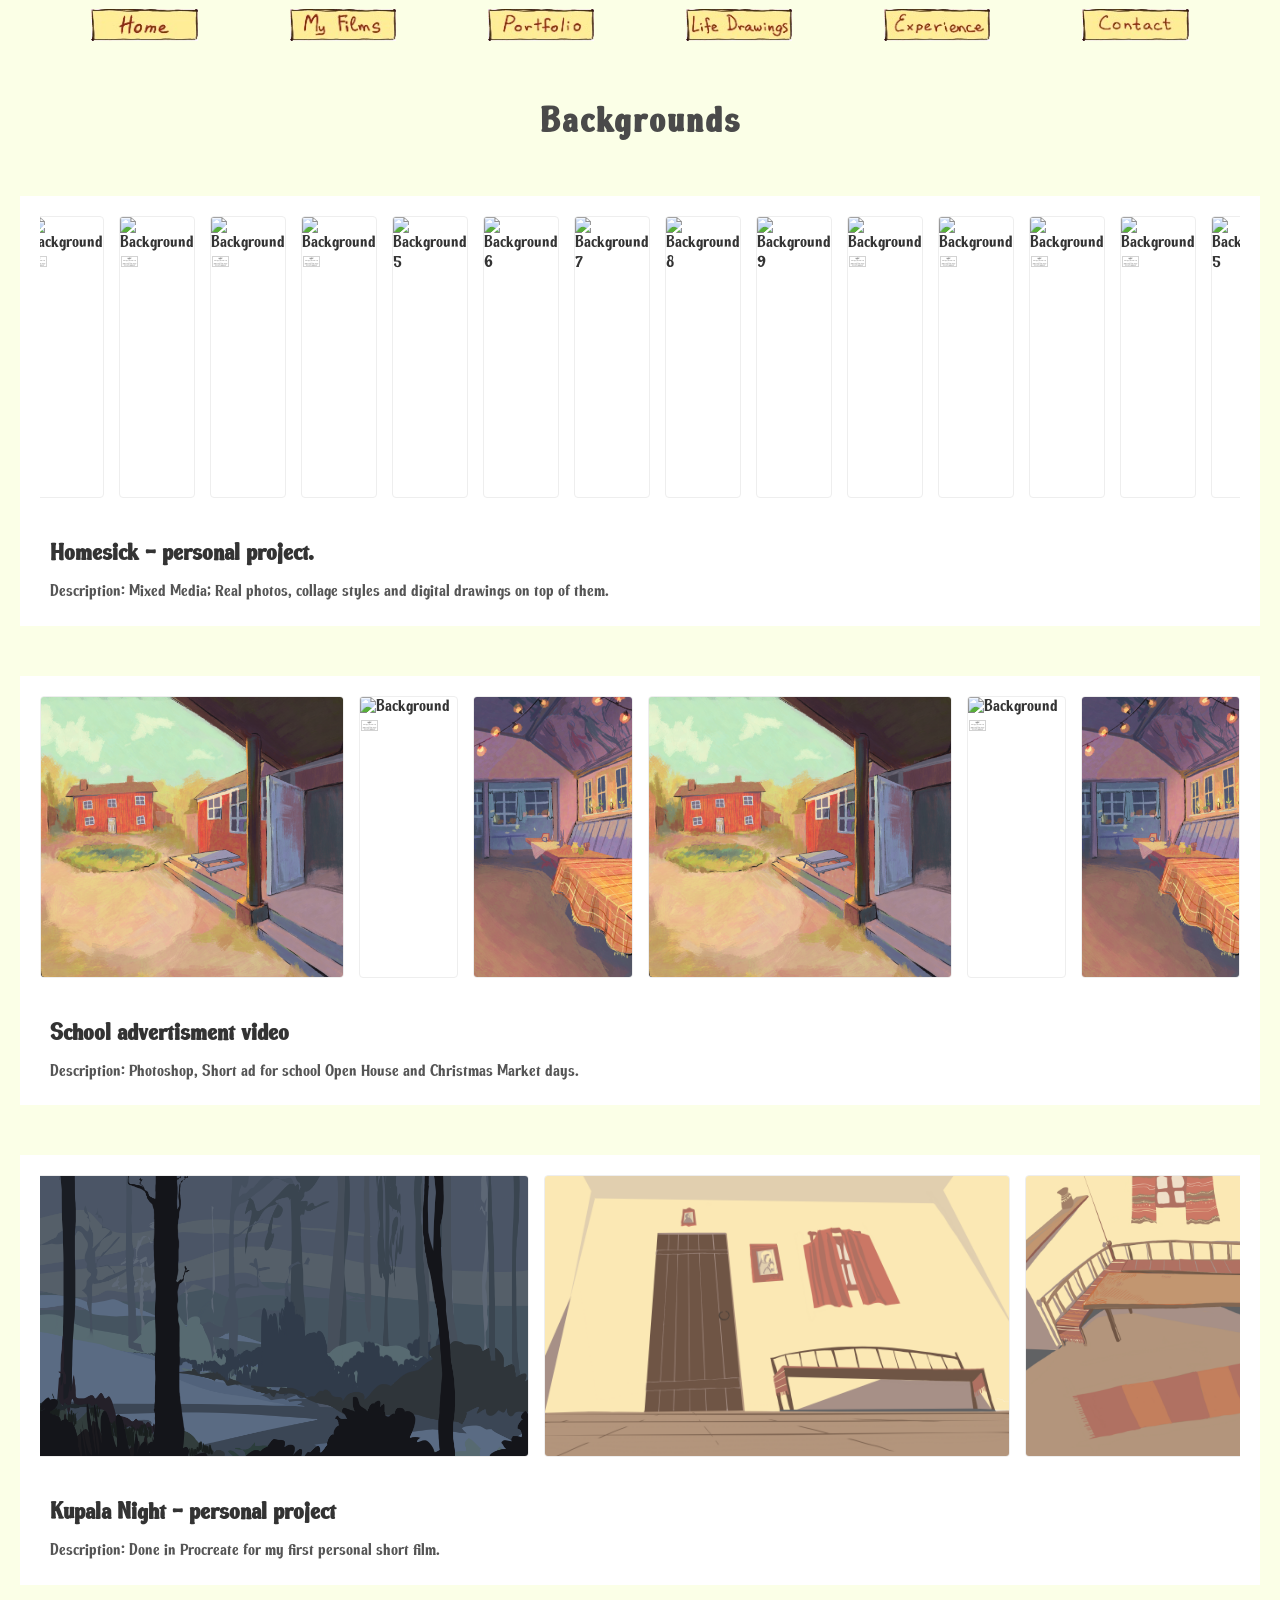
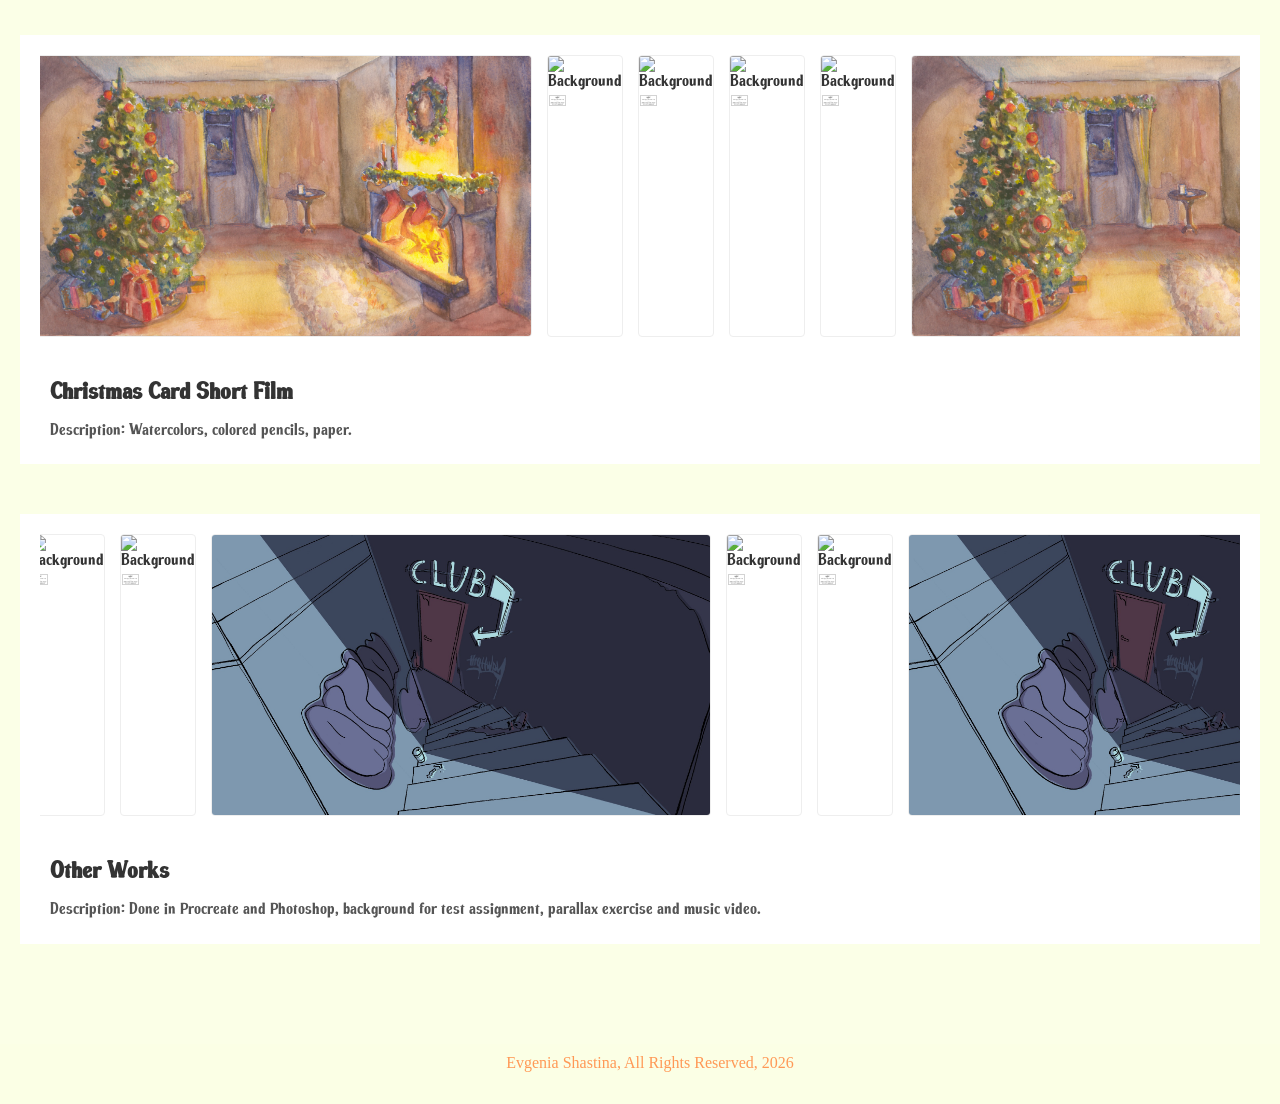
==== commit ddaa1c0d: "Add files via upload" ====
--- a/backgrounds.html
+++ b/backgrounds.html
@@ -9,10 +9,19 @@
         /* ======================== */
         /* GENERAL STYLES           */
         /* ======================== */
+        @font-face {
+        font-family: Nunito;
+        src: url('fonts/MarseilleFreeRegular-rvKW8.otf');
+    }
+        @font-face {
+        font-family: Footer;
+        src: url('fonts/Bigbelow-gw60p.otf');
+        font-weight: bold;
+    }
         body {
-            font-family: Arial, sans-serif;
+            font-family: 'Nunito';
             margin: 0;
-            background: #fdfdfd; /* Very clean, minimal off-white */
+            background: #fbffe6ee; /* Very clean, minimal off-white */
             color: #333;
         }
 
@@ -34,7 +43,7 @@
         
         #navbar {
             height: 50px;
-            background-color: #fdfdfd;
+            background-color: #fbffe6ee;
             width: 100%;
             display: flex;
             align-items: center;
@@ -222,6 +231,18 @@
             transition: transform 0.2s ease;
         }
         #lightbox-close:hover { transform: scale(1.2); }
+        footer {
+        font-family: 'Footer';
+        position: relative;
+        z-index: 2;
+        background-color: #fbffe6ee;
+        width: 100%;
+        height: 40px;
+        padding: 10px;
+        text-align: center;
+        color: #ff9956;
+        font-size: medium;
+    }
 
 
         /* ============================================= */
@@ -265,8 +286,7 @@
             /* Mobile Dropdown Menu */
             #mobile-dropdown {
                 display: block; position: absolute; top: 50px; right: 0; width: 220px;
-                background-color: rgba(253, 253, 253, 0.98); border-left: 2px solid #e0e0e0;
-                border-bottom: 2px solid #e0e0e0; border-radius: 0 0 0 10px; z-index: 1050;
+                background-color: rgba(253, 253, 253, 0.98);  z-index: 1050;
                 max-height: 0; overflow: hidden; transition: max-height 0.35s ease, padding 0.35s ease;
                 box-shadow: -4px 4px 15px rgba(0,0,0,0.1);
             }
@@ -410,6 +430,8 @@
         </article>
 
     </main>
+    </div>
+    <footer id="footer">Evgenia Shastina, All Rights Reserved, 2026</footer>
 
 </div> <!-- End of Container -->
 
